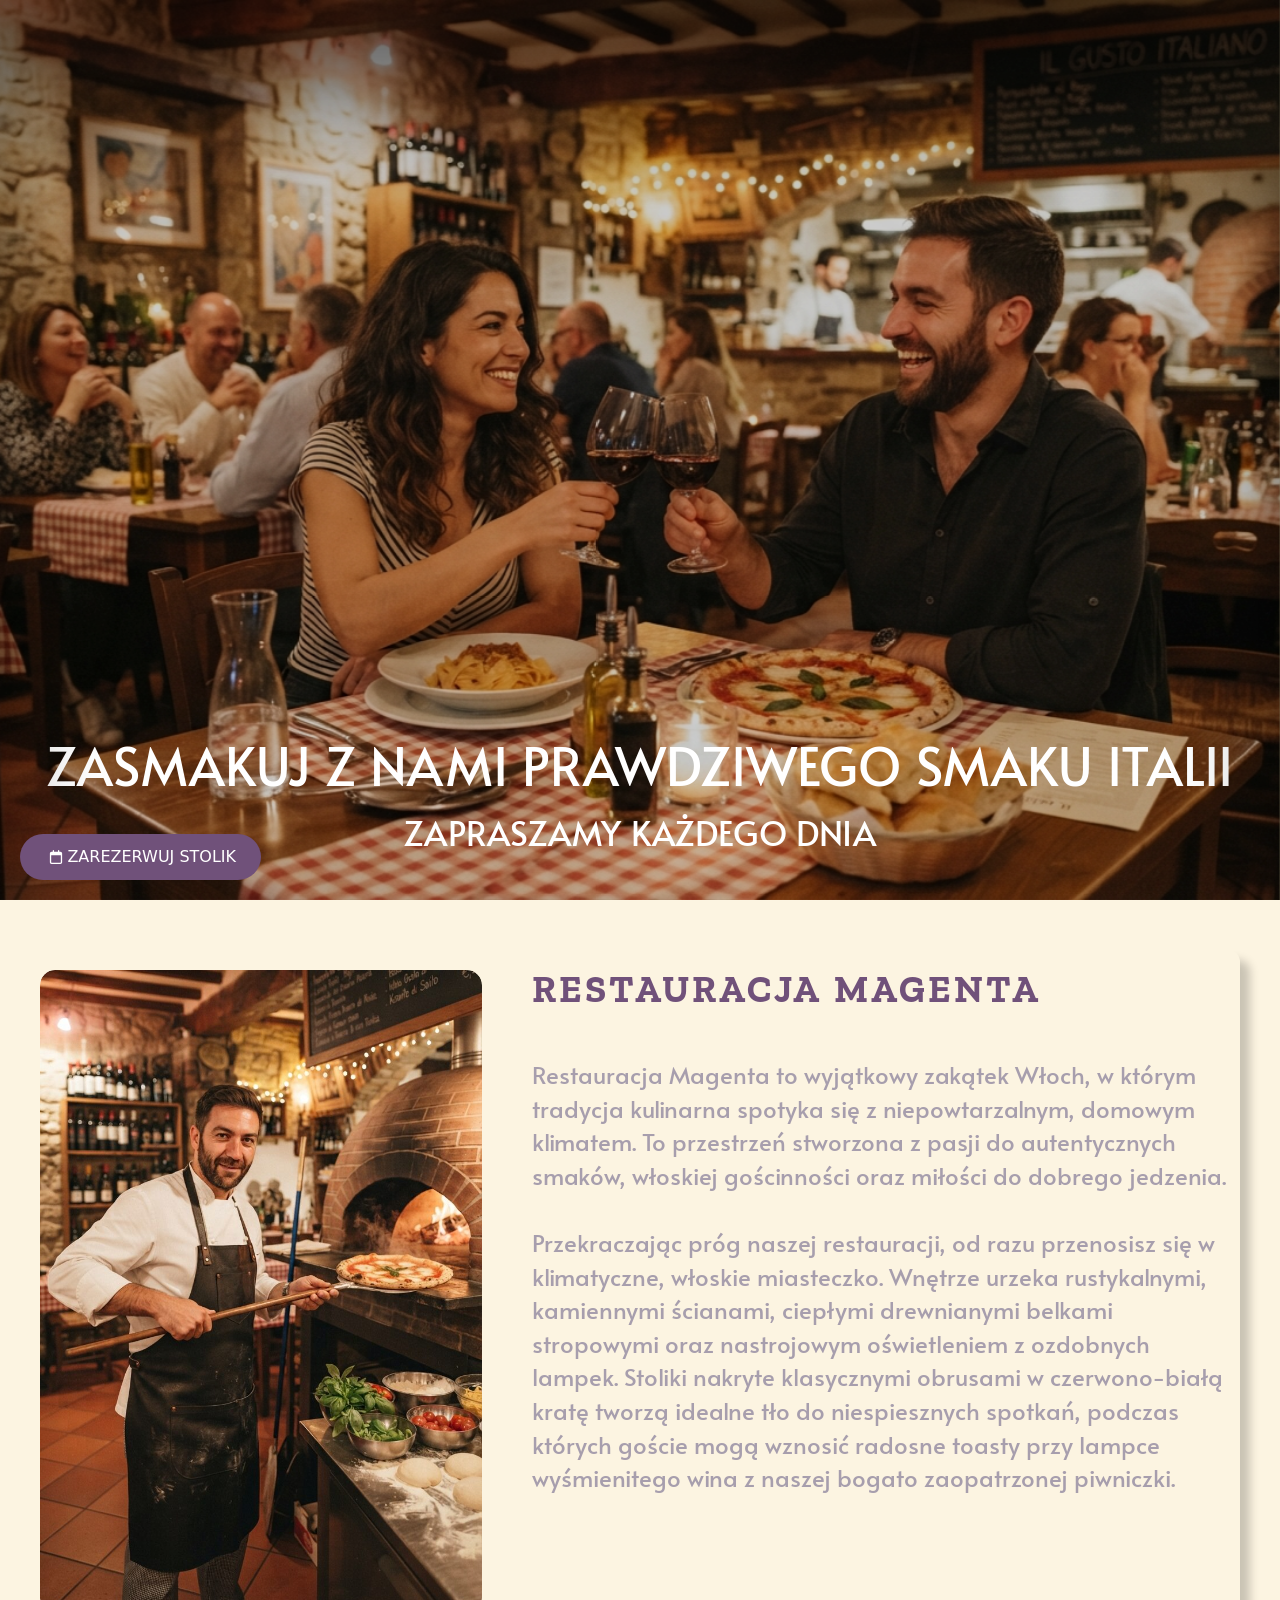
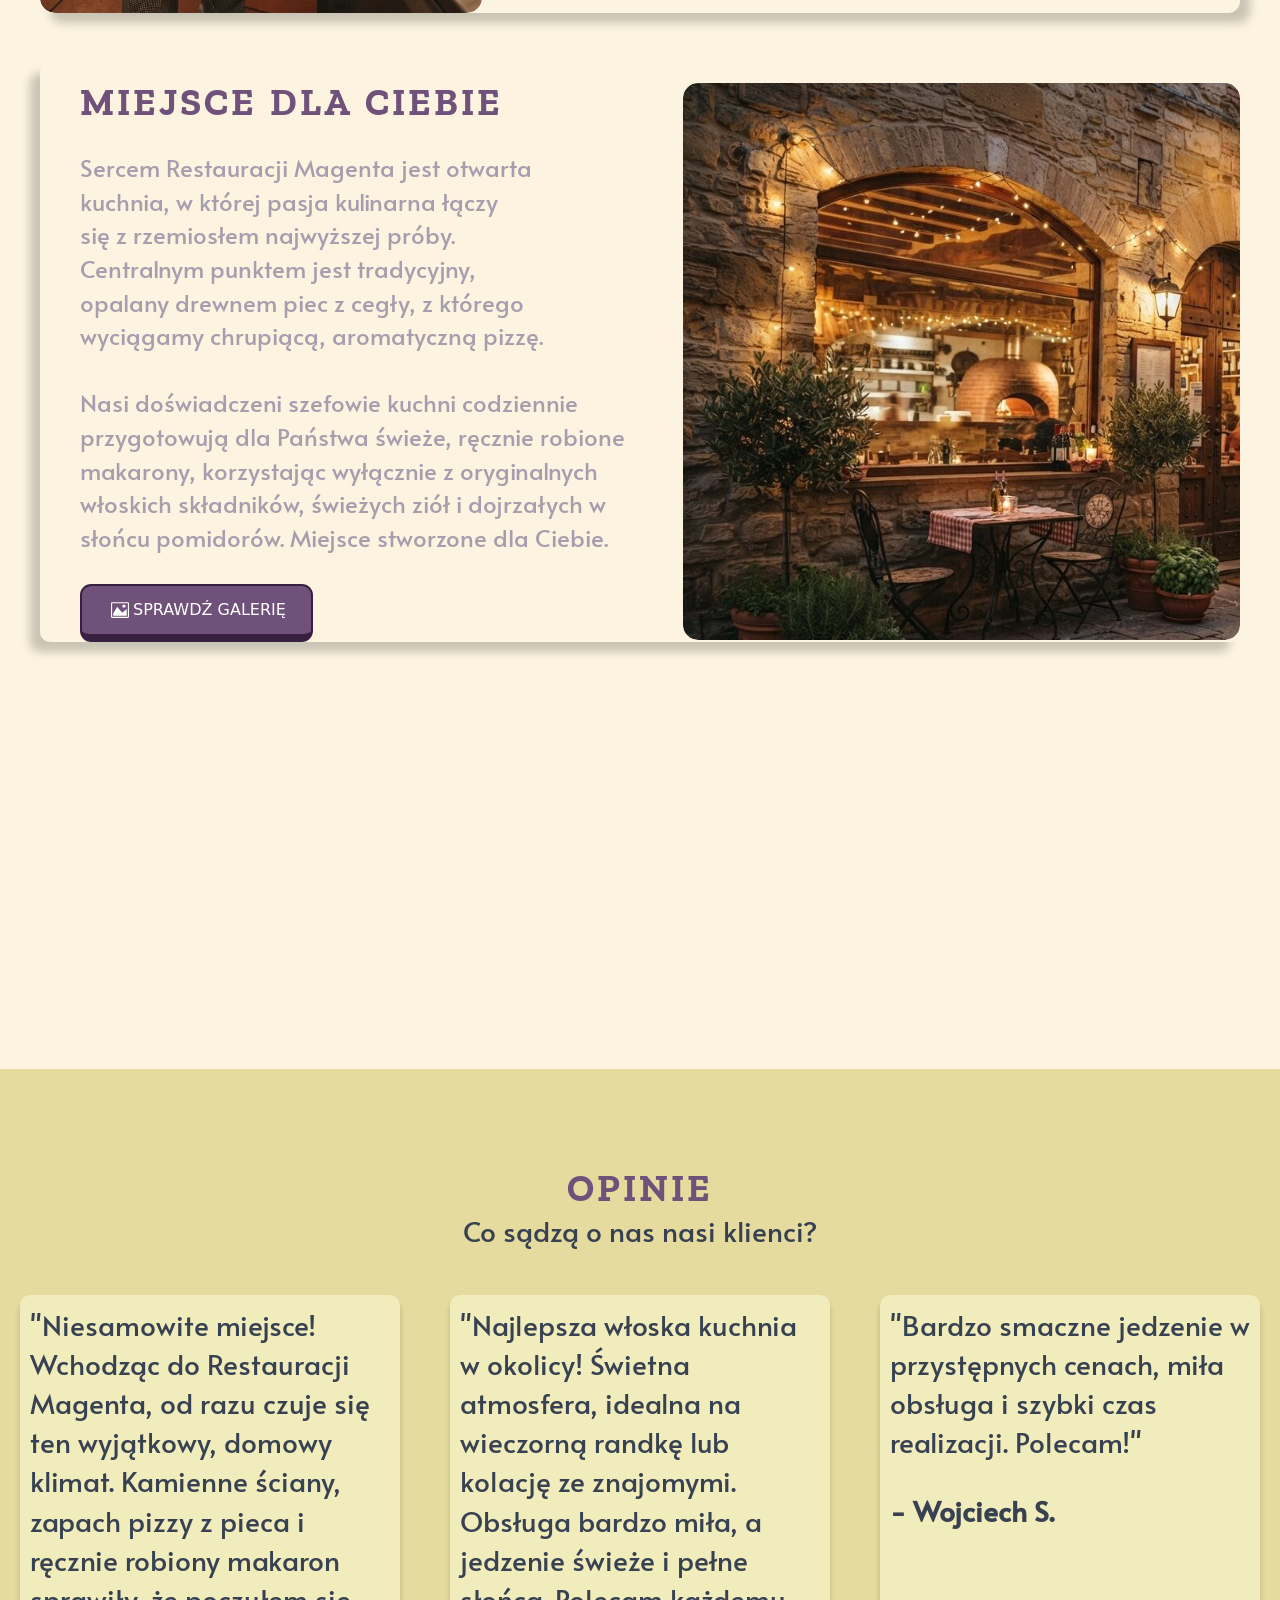
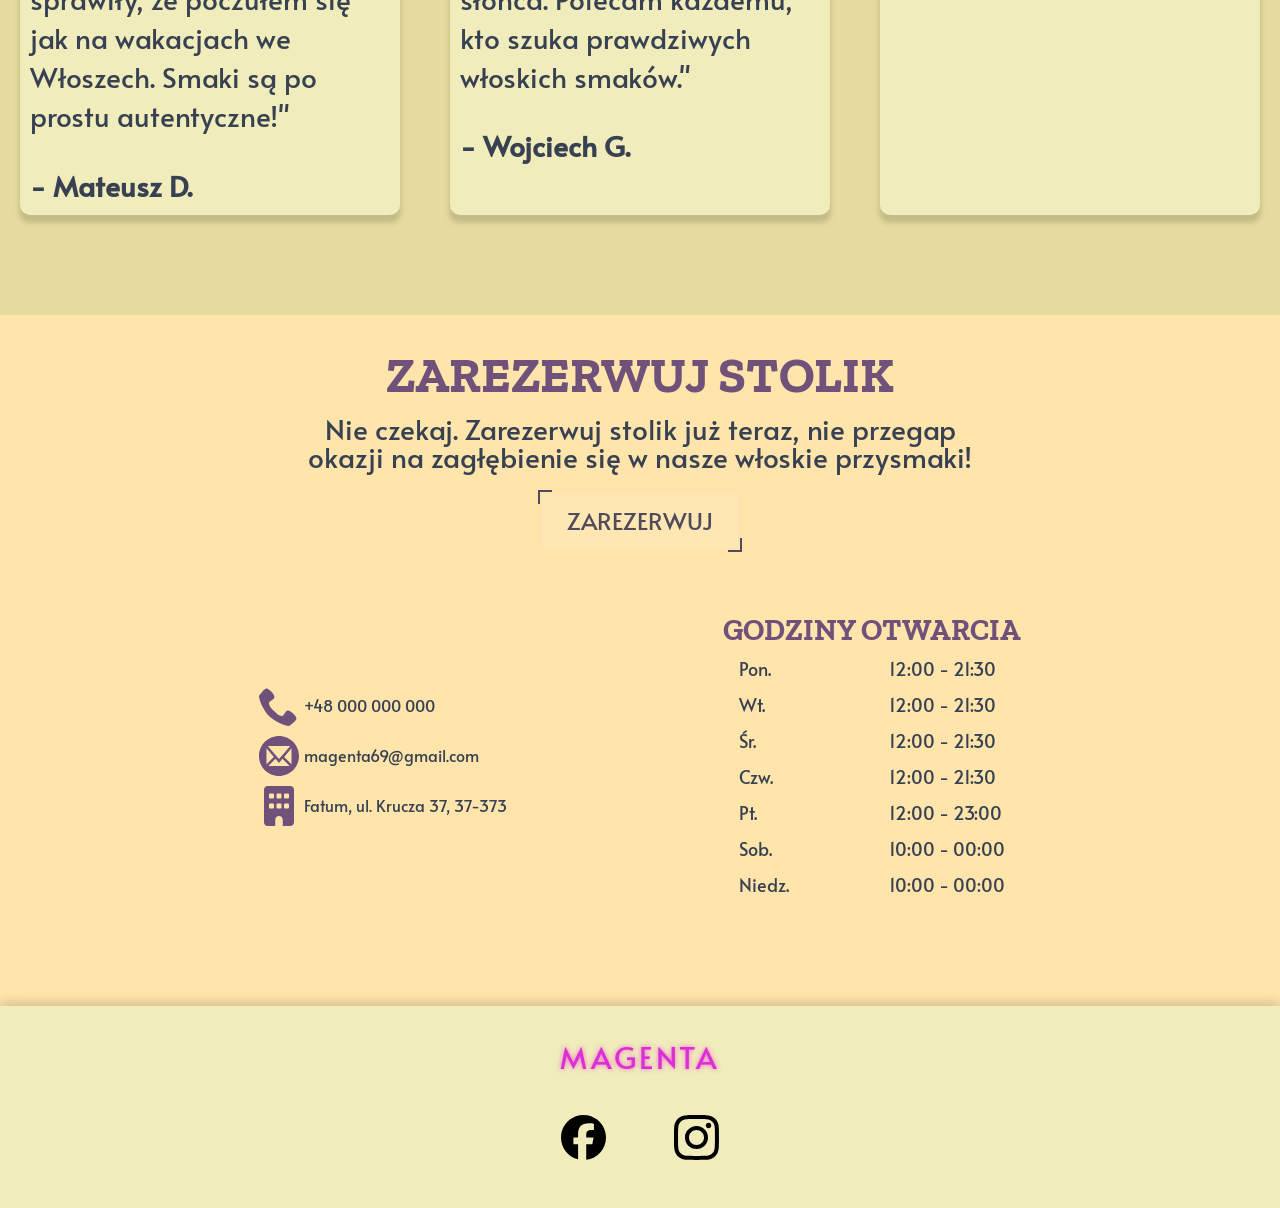
==== index.html @ 62979a84 "v1" ====
<!DOCTYPE html>
<html lang="pl-PL">

    <head><meta charset="UTF-8">
        
        <meta name="viewport" content="width=device-width, initial-scale=1">
                    <link rel="stylesheet" href="https://portfoliosj.github.io/Restauracja-MAGENTA/wp-content/plugins/breakdance/plugin/themeless/normalize.min.css">
                <title>MAGENTA – Włoska restauracja MAGENTA</title>
<meta name="robots" content="max-image-preview:large">


<style id="wp-img-auto-sizes-contain-inline-css">
img:is([sizes=auto i],[sizes^="auto," i]){contain-intrinsic-size:3000px 1500px}
/*# sourceURL=wp-img-auto-sizes-contain-inline-css */
</style>
<style id="wp-emoji-styles-inline-css">

	img.wp-smiley, img.emoji {
		display: inline !important;
		border: none !important;
		box-shadow: none !important;
		height: 1em !important;
		width: 1em !important;
		margin: 0 0.07em !important;
		vertical-align: -0.1em !important;
		background: none !important;
		padding: 0 !important;
	}
/*# sourceURL=wp-emoji-styles-inline-css */
</style>
<style id="wp-block-library-inline-css">
:root{--wp-block-synced-color:#7a00df;--wp-block-synced-color--rgb:122,0,223;--wp-bound-block-color:var(--wp-block-synced-color);--wp-editor-canvas-background:#ddd;--wp-admin-theme-color:#007cba;--wp-admin-theme-color--rgb:0,124,186;--wp-admin-theme-color-darker-10:#006ba1;--wp-admin-theme-color-darker-10--rgb:0,107,160.5;--wp-admin-theme-color-darker-20:#005a87;--wp-admin-theme-color-darker-20--rgb:0,90,135;--wp-admin-border-width-focus:2px}@media (min-resolution:192dpi){:root{--wp-admin-border-width-focus:1.5px}}.wp-element-button{cursor:pointer}:root .has-very-light-gray-background-color{background-color:#eee}:root .has-very-dark-gray-background-color{background-color:#313131}:root .has-very-light-gray-color{color:#eee}:root .has-very-dark-gray-color{color:#313131}:root .has-vivid-green-cyan-to-vivid-cyan-blue-gradient-background{background:linear-gradient(135deg,#00d084,#0693e3)}:root .has-purple-crush-gradient-background{background:linear-gradient(135deg,#34e2e4,#4721fb 50%,#ab1dfe)}:root .has-hazy-dawn-gradient-background{background:linear-gradient(135deg,#faaca8,#dad0ec)}:root .has-subdued-olive-gradient-background{background:linear-gradient(135deg,#fafae1,#67a671)}:root .has-atomic-cream-gradient-background{background:linear-gradient(135deg,#fdd79a,#004a59)}:root .has-nightshade-gradient-background{background:linear-gradient(135deg,#330968,#31cdcf)}:root .has-midnight-gradient-background{background:linear-gradient(135deg,#020381,#2874fc)}:root{--wp--preset--font-size--normal:16px;--wp--preset--font-size--huge:42px}.has-regular-font-size{font-size:1em}.has-larger-font-size{font-size:2.625em}.has-normal-font-size{font-size:var(--wp--preset--font-size--normal)}.has-huge-font-size{font-size:var(--wp--preset--font-size--huge)}:root .has-text-align-center{text-align:center}:root .has-text-align-left{text-align:left}:root .has-text-align-right{text-align:right}.has-fit-text{white-space:nowrap!important}#end-resizable-editor-section{display:none}.aligncenter{clear:both}.items-justified-left{justify-content:flex-start}.items-justified-center{justify-content:center}.items-justified-right{justify-content:flex-end}.items-justified-space-between{justify-content:space-between}.screen-reader-text{word-wrap:normal!important;border:0;clip-path:inset(50%);height:1px;margin:-1px;overflow:hidden;padding:0;position:absolute;width:1px;word-break:normal!important}.screen-reader-text:focus{background-color:#ddd;clip-path:none;color:#444;display:block;font-size:1em;height:auto;left:5px;line-height:normal;padding:15px 23px 14px;text-decoration:none;top:5px;width:auto;z-index:100000}html :where(.has-border-color){border-style:solid}html :where([style^=border-color],[style*=";border-color"],[style*="; border-color"]){border-style:solid}html :where([style^=border-top-color],[style*=";border-top-color"],[style*="; border-top-color"]){border-top-style:solid}html :where([style^=border-right-color],[style*=";border-right-color"],[style*="; border-right-color"]){border-right-style:solid}html :where([style^=border-bottom-color],[style*=";border-bottom-color"],[style*="; border-bottom-color"]){border-bottom-style:solid}html :where([style^=border-left-color],[style*=";border-left-color"],[style*="; border-left-color"]){border-left-style:solid}html :where([style^=border-width],[style*=";border-width"],[style*="; border-width"]){border-style:solid}html :where([style^=border-top-width],[style*=";border-top-width"],[style*="; border-top-width"]){border-top-style:solid}html :where([style^=border-right-width],[style*=";border-right-width"],[style*="; border-right-width"]){border-right-style:solid}html :where([style^=border-bottom-width],[style*=";border-bottom-width"],[style*="; border-bottom-width"]){border-bottom-style:solid}html :where([style^=border-left-width],[style*=";border-left-width"],[style*="; border-left-width"]){border-left-style:solid}html :where(img[class*=wp-image-]){height:auto;max-width:100%}:where(figure){margin:0 0 1em}html :where(.is-position-sticky){--wp-admin--admin-bar--position-offset:var(--wp-admin--admin-bar--height,0px)}@media screen and (max-width:600px){html :where(.is-position-sticky){--wp-admin--admin-bar--position-offset:0px}}
/*# sourceURL=/wp-includes/css/dist/block-library/common.min.css */
</style>
<style id="classic-theme-styles-inline-css">
/*! This file is auto-generated */
.wp-block-button__link{color:#fff;background-color:#32373c;border-radius:9999px;box-shadow:none;text-decoration:none;padding:calc(.667em + 2px) calc(1.333em + 2px);font-size:1.125em}.wp-block-file__button{background:#32373c;color:#fff;text-decoration:none}
/*# sourceURL=/wp-includes/css/classic-themes.min.css */
</style>


<link rel="stylesheet" id="foobox-free-min-css" href="https://portfoliosj.github.io/Restauracja-MAGENTA/wp-content/plugins/foobox-image-lightbox/free/css/foobox.free.min.css?ver=2.8.5" media="all">
<script id="jquery-core-js" src="https://portfoliosj.github.io/Restauracja-MAGENTA/wp-includes/js/jquery/jquery.min.js?ver=3.7.1"></script>
<script id="jquery-migrate-js" src="https://portfoliosj.github.io/Restauracja-MAGENTA/wp-includes/js/jquery/jquery-migrate.min.js?ver=3.4.1"></script>
<script id="foobox-free-min-js-before">
/* Run FooBox FREE (v2.8.5) */
var FOOBOX = window.FOOBOX = {
	ready: true,
	disableOthers: false,
	o: {wordpress: { enabled: true }, countMessage:'image %index of %total', captions: { dataTitle: ["captionTitle","title"], dataDesc: ["captionDesc","description"] }, rel: '', excludes:'.fbx-link,.nofoobox,.nolightbox,a[href*="pinterest.com/pin/create/button/"]', affiliate : { enabled: false }},
	selectors: [
		".gallery", ".wp-block-gallery", ".wp-caption", ".wp-block-image", "a:has(img[class*=wp-image-])", ".foobox"
	],
	pre: function( $ ){
		// Custom JavaScript (Pre)
		
	},
	post: function( $ ){
		// Custom JavaScript (Post)
		
		// Custom Captions Code
		
	},
	custom: function( $ ){
		// Custom Extra JS
		
	}
};
//# sourceURL=foobox-free-min-js-before
</script>
<script id="foobox-free-min-js" src="https://portfoliosj.github.io/Restauracja-MAGENTA/wp-content/plugins/foobox-image-lightbox/free/js/foobox.free.min.js?ver=2.8.5"></script>
<link rel="EditURI" type="application/rsd+xml" title="RSD" href="https://portfoliosj.github.io/Restauracja-MAGENTA/xmlrpc.php?rsd">
<meta name="generator" content="WordPress 7.1.3">
<link rel="canonical" href="https://portfoliosj.github.io/Restauracja-MAGENTA/">
<link rel="shortlink" href="https://portfoliosj.github.io/Restauracja-MAGENTA/">
<!-- [HEADER ASSETS] -->
<link rel="stylesheet" href="https://portfoliosj.github.io/Restauracja-MAGENTA/wp-content/plugins/breakdance/subplugins/breakdance-elements/dependencies-files/breakdance-fancy-background@1/fancy-background.css?bd_ver=2.8.3">
<link rel="stylesheet" href="https://portfoliosj.github.io/Restauracja-MAGENTA/wp-content/plugins/breakdance/plugin/animations/entrance/css/entrance.css?bd_ver=2.8.3">
<link rel="stylesheet" href="https://fonts.googleapis.com/css2?family=Alata:ital,wght@0,100;0,200;0,300;0,400;0,500;0,600;0,700;0,800;0,900;1,100;1,200;1,300;1,400;1,500;1,600;1,700;1,800;1,900&amp;family=Zilla%20Slab:ital,wght@0,100;0,200;0,300;0,400;0,500;0,600;0,700;0,800;0,900;1,100;1,200;1,300;1,400;1,500;1,600;1,700;1,800;1,900&amp;display=swap">

<link rel="stylesheet" href="https://portfoliosj.github.io/Restauracja-MAGENTA/wp-content/uploads/breakdance/css/post-112-defaults.css?v=66268143060b9f8a1d7535f93e8d2194">

<link rel="stylesheet" href="https://portfoliosj.github.io/Restauracja-MAGENTA/wp-content/uploads/breakdance/css/global-settings.css?v=1c779f2e57ecacdc79f37969799a3d61">

<link rel="stylesheet" href="https://portfoliosj.github.io/Restauracja-MAGENTA/wp-content/uploads/breakdance/css/presets.css?v=2e33ef47840b4ff902d7d8c7f5ceca90">

<link rel="stylesheet" href="https://portfoliosj.github.io/Restauracja-MAGENTA/wp-content/uploads/breakdance/css/post-112.css?v=52fde0a3243db6b0ab7d42f4dd317a4e">
<!-- [/EOF HEADER ASSETS] -->
    </head>
    
    <body class="home wp-singular page-template-default page page-id-112 wp-theme-breakdance-zero breakdance">
                    <a href="#bde-main" class="bde-skip-link">Skip to main content</a>
        <main id="bde-main"><section id="obraz-sekcja" class="bde-section-112-107 bde-section">
              
  
  
	

  <div class="section-background-overlay"></div>


<div class="section-container"><img class="bde-image2-112-200 bde-image2" src="https://portfoliosj.github.io/Restauracja-MAGENTA/wp-content/uploads/2026/09/zdjecie1.jpg" alt="Nasza restauracja" loading="lazy" srcset="https://portfoliosj.github.io/Restauracja-MAGENTA/wp-content/uploads/2026/09/zdjecie1.jpg 1408w, https://portfoliosj.github.io/Restauracja-MAGENTA/wp-content/uploads/2026/09/zdjecie1-300x164.jpg 300w, https://portfoliosj.github.io/Restauracja-MAGENTA/wp-content/uploads/2026/09/zdjecie1-1024x559.jpg 1024w, https://portfoliosj.github.io/Restauracja-MAGENTA/wp-content/uploads/2026/09/zdjecie1-768x419.jpg 768w" sizes="(max-width: 1408px) 100vw, 1408px" data-parallax="true"><div class="bde-div-112-196 bde-div">
  
  
	



<div class="bde-text-112-110 bde-text">
Zasmakuj z nami prawdziwego smaku italii
</div><div class="bde-text-112-112 bde-text">
Zapraszamy każdego dnia
</div>
</div></div>
</section><section class="bde-section-112-202 bde-section" data-parallax="true">
  
  
	



<div class="section-container"><div class="bde-div-112-222 bde-div">
  
  
	



<div class="bde-div-112-224 bde-div">
  
  
	



<div class="bde-text-112-205 bde-text">
Magenta
</div>
</div><div class="bde-div-112-225 bde-div">
  
  
	



<div class="bde-button-112-257 bde-button">
        
    
    
    
    
            
                    
            
            

    
    
    
    
    
    <a class="breakdance-link button-atom button-atom--custom bde-button__button" href="https://portfoliosj.github.io/Restauracja-MAGENTA/menu/" target="_self" data-type="url">

    
        <span class="button-atom__text">Menu</span>

        
        
                </a>

    


</div><div class="bde-button-112-258 bde-button">
        
    
    
    
    
            
                    
            
            

    
    
    
    
    
    <a class="breakdance-link button-atom button-atom--custom bde-button__button" href="https://portfoliosj.github.io/Restauracja-MAGENTA/" target="_self" data-type="url">

    
        <span class="button-atom__text">O nas</span>

        
        
                </a>

    


</div><div class="bde-button-112-259 bde-button">
        
    
    
    
    
            
                    
            
            

    
    
    
    
    
    <a class="breakdance-link button-atom button-atom--custom bde-button__button" href="https://portfoliosj.github.io/Restauracja-MAGENTA/galeria/" target="_self" data-type="url">

    
        <span class="button-atom__text">Galeria</span>

        
        
                </a>

    


</div><div class="bde-button-112-260 bde-button">
        
    
    
    
    
            
                    
            
            

    
    
    
    
    
    <a class="breakdance-link button-atom button-atom--custom bde-button__button" href="https://portfoliosj.github.io/Restauracja-MAGENTA/kontakt/" target="_self" data-type="url">

    
        <span class="button-atom__text">Kontakt</span>

        
        
                </a>

    


</div>
</div>
</div></div>
</section><section class="bde-section-112-113 bde-section">
  
  
	



<div class="section-container"><div class="bde-div-112-167 bde-div" data-entrance="slideLeft">
  
  
	



<div class="bde-div-112-193 bde-div">
  
  
	



<img class="bde-image2-112-115 bde-image2" src="https://portfoliosj.github.io/Restauracja-MAGENTA/wp-content/uploads/2026/09/Gemini_Generated_Image_h1v4i6h1v4i6h1v4-1-e1790184920400.jpg" loading="lazy" srcset="https://portfoliosj.github.io/Restauracja-MAGENTA/wp-content/uploads/2026/09/Gemini_Generated_Image_h1v4i6h1v4i6h1v4-1-e1790184920400.jpg 768w, https://portfoliosj.github.io/Restauracja-MAGENTA/wp-content/uploads/2026/09/Gemini_Generated_Image_h1v4i6h1v4i6h1v4-1-e1790184920400-206x300.jpg 206w, https://portfoliosj.github.io/Restauracja-MAGENTA/wp-content/uploads/2026/09/Gemini_Generated_Image_h1v4i6h1v4i6h1v4-1-e1790184920400-704x1024.jpg 704w" sizes="(max-width: 768px) 100vw, 768px">
</div><div class="bde-div-112-117 bde-div">
  
  
	



<div class="bde-text-112-116 bde-text">
Restauracja Magenta
</div><div class="bde-text-112-118 bde-text">
Restauracja Magenta to wyjątkowy zakątek Włoch, w którym tradycja kulinarna spotyka się z niepowtarzalnym, domowym klimatem. To przestrzeń stworzona z pasji do autentycznych smaków, włoskiej gościnności oraz miłości do dobrego jedzenia.<br><br>Przekraczając próg naszej restauracji, od razu przenosisz się w klimatyczne, włoskie miasteczko. Wnętrze urzeka rustykalnymi, kamiennymi ścianami, ciepłymi drewnianymi belkami stropowymi oraz nastrojowym oświetleniem z ozdobnych lampek. Stoliki nakryte klasycznymi obrusami w czerwono-białą kratę tworzą idealne tło do niespiesznych spotkań, podczas których goście mogą wznosić radosne toasty przy lampce wyśmienitego wina z naszej bogato zaopatrzonej piwniczki.
</div>
</div>
</div></div>
</section><section class="bde-section-112-119 bde-section">
  
  
	



<div class="section-container"><div class="bde-div-112-169 bde-div" data-entrance="slideRight">
  
  
	



<div class="bde-div-112-220 bde-div">
  
  
	



<div class="bde-div-112-168 bde-div">
  
  
	



<div class="bde-text-112-122 bde-text">
Miejsce dla ciebie
</div><div class="bde-text-112-121 bde-text">
Sercem Restauracji Magenta jest otwarta kuchnia, w której pasja kulinarna łączy się z rzemiosłem najwyższej próby. Centralnym punktem jest tradycyjny, opalany drewnem piec z cegły, z którego wyciągamy chrupiącą, aromatyczną pizzę.<br><br>Nasi doświadczeni szefowie kuchni codziennie przygotowują dla Państwa świeże, ręcznie robione makarony, korzystając wyłącznie z oryginalnych włoskich składników, świeżych ziół i dojrzałych w słońcu pomidorów.   Miejsce stworzone dla Ciebie.
</div><div class="bde-button-112-221 bde-button">
        
    
    
    
    
            
                    
            
            

    
    
    
    
    
    <a class="breakdance-link button-atom button-atom--custom bde-button__button" href="https://portfoliosj.github.io/Restauracja-MAGENTA/galeria" target="_self" data-type="url">

    
        <span class="button-atom__text">Sprawdź galerię</span>

                            
        
                </a>

    


</div>
</div><div class="bde-div-112-226 bde-div">
  
  
	



<img class="bde-image2-112-120 bde-image2" src="https://portfoliosj.github.io/Restauracja-MAGENTA/wp-content/uploads/2026/09/Gemini_Generated_Image_agbq9xagbq9xagbq-e1790185940902.jpg" alt="Zewnątrz" loading="lazy" srcset="https://portfoliosj.github.io/Restauracja-MAGENTA/wp-content/uploads/2026/09/Gemini_Generated_Image_agbq9xagbq9xagbq-e1790185940902.jpg 700w, https://portfoliosj.github.io/Restauracja-MAGENTA/wp-content/uploads/2026/09/Gemini_Generated_Image_agbq9xagbq9xagbq-e1790185940902-280x300.jpg 280w" sizes="(max-width: 700px) 100vw, 700px">
</div>
</div>
</div></div>
</section><section class="bde-section-112-158 bde-section" data-parallax="true">
              
  
  
	

  <div class="section-background-overlay"></div>


<div class="section-container"><div class="bde-div-112-160 bde-div">
  
  
	



<div class="bde-text-112-159 bde-text">
Menu
</div><div class="bde-text-112-161 bde-text">
Na co masz ochotę?
</div>
</div><div class="bde-button-112-162 bde-button">
        
    
    
    
    
            
                    
            
            

    
    
    
    
    
    <a class="breakdance-link button-atom button-atom--custom bde-button__button" href="https://portfoliosj.github.io/Restauracja-MAGENTA/menu" target="_self" data-type="url">

    
        <span class="button-atom__text">Sprawdź menu</span>

                            
        
                </a>

    


</div></div>
</section><section class="bde-section-112-170 bde-section" data-entrance="fade">
  
  
	



<div class="section-container"><div class="bde-div-112-173 bde-div">
  
  
	



<div class="bde-text-112-174 bde-text">
Opinie
</div><div class="bde-text-112-175 bde-text">
Co sądzą o nas nasi klienci?
</div>
</div><div class="bde-div-112-176 bde-div">
  
  
	



<div class="bde-div-112-177 bde-div">
  
  
	



<div class="bde-text-112-179 bde-text">
"Niesamowite miejsce! Wchodząc do Restauracji Magenta, od razu czuje się ten wyjątkowy, domowy klimat. Kamienne ściany, zapach pizzy z pieca i ręcznie robiony makaron sprawiły, że poczułem się jak na wakacjach we Włoszech. Smaki są po prostu autentyczne!"
</div><div class="bde-text-112-180 bde-text">
- Mateusz D.
</div>
</div><div class="bde-div-112-178 bde-div">
  
  
	



<div class="bde-text-112-181 bde-text">
"Najlepsza włoska kuchnia w okolicy! Świetna atmosfera, idealna na wieczorną randkę lub kolację ze znajomymi. Obsługa bardzo miła, a jedzenie świeże i pełne słońca. Polecam każdemu, kto szuka prawdziwych włoskich smaków."
</div><div class="bde-text-112-182 bde-text">
- Wojciech G.
</div>
</div><div class="bde-div-112-183 bde-div">
  
  
	



<div class="bde-text-112-184 bde-text">
"Bardzo smaczne jedzenie w przystępnych cenach, miła obsługa i szybki czas realizacji. Polecam!"
</div><div class="bde-text-112-185 bde-text">
- Wojciech S.
</div>
</div>
</div></div>
</section><section id="rezerwacja" class="bde-section-112-124 bde-section">
  
  
	



<div class="section-container"><div class="bde-div-112-227 bde-div" data-entrance="slideUp">
  
  
	



<div class="bde-div-112-156 bde-div">
  
  
	



<div class="bde-text-112-125 bde-text">
Zarezerwuj stolik 
</div><div class="bde-text-112-127 bde-text">
Nie czekaj. Zarezerwuj stolik już teraz, nie przegap okazji na zagłębienie się w nasze włoskie przysmaki!
</div><div class="bde-button-112-130 bde-button">
        
    
    
    
    
            
                    
            
            

    
    
    
    
    
    <a class="breakdance-link button-atom button-atom--custom bde-button__button" href="https://portfoliosj.github.io/Restauracja-MAGENTA/kontakt" target="_self" data-type="url">

    
        <span class="button-atom__text">Zarezerwuj</span>

        
        
                </a>

    


</div>
</div><div class="bde-div-112-126 bde-div">
  
  
	



<div class="bde-div-112-133 bde-div">
  
  
	



<div class="bde-div-112-140 bde-div">
  
  
	



<div class="bde-icon-112-139 bde-icon">

    
            <div class="bde-icon-icon breakdance-icon-atom">
    
                    <svg xmlns="http://www.w3.org/2000/svg" id="icon-phone" viewbox="0 0 32 32">
<path d="M22 20c-2 2-2 4-4 4s-4-2-6-4-4-4-4-6 2-2 4-4-4-8-6-8-6 6-6 6c0 4 4.109 12.109 8 16s12 8 16 8c0 0 6-4 6-6s-6-8-8-6z"></path>
</svg>
        
        
        
            </div>
    


</div><div class="bde-text-112-134 bde-text">
+48 000 000 000
</div>
</div><div class="bde-div-112-141 bde-div">
  
  
	



<div class="bde-icon-112-142 bde-icon">

    
            <div class="bde-icon-icon breakdance-icon-atom">
    
                    <svg xmlns="http://www.w3.org/2000/svg" id="icon-mail4" viewbox="0 0 32 32">
<path d="M16 0c-8.837 0-16 7.163-16 16s7.163 16 16 16 16-7.163 16-16-7.163-16-16-16zM8 8h16c0.286 0 0.563 0.061 0.817 0.177l-8.817 10.286-8.817-10.287c0.254-0.116 0.531-0.177 0.817-0.177zM6 22v-12c0-0.042 0.002-0.084 0.004-0.125l5.864 6.842-5.8 5.8c-0.045-0.167-0.069-0.34-0.069-0.517zM24 24h-16c-0.177 0-0.35-0.024-0.517-0.069l5.691-5.691 2.826 3.297 2.826-3.297 5.691 5.691c-0.167 0.045-0.34 0.069-0.517 0.069zM26 22c0 0.177-0.024 0.35-0.069 0.517l-5.8-5.8 5.865-6.842c0.003 0.041 0.004 0.083 0.004 0.125v12z"></path>
</svg>
        
        
        
            </div>
    


</div><div class="bde-text-112-135 bde-text">
magenta69@gmail.com
</div>
</div><div class="bde-div-112-143 bde-div">
  
  
	



<div class="bde-icon-112-144 bde-icon">

    
            <div class="bde-icon-icon breakdance-icon-atom">
    
                    <svg xmlns="http://www.w3.org/2000/svg" viewbox="0 0 384 512"><!--! Font Awesome Free 6.5.1 by @fontawesome - https://fontawesome.com License - https://fontawesome.com/license/free (Icons: CC BY 4.0, Fonts: SIL OFL 1.1, Code: MIT License) Copyright 2023 Fonticons, Inc. --><path d="M48 0C21.5 0 0 21.5 0 48V464c0 26.5 21.5 48 48 48h96V432c0-26.5 21.5-48 48-48s48 21.5 48 48v80h96c26.5 0 48-21.5 48-48V48c0-26.5-21.5-48-48-48H48zM64 240c0-8.8 7.2-16 16-16h32c8.8 0 16 7.2 16 16v32c0 8.8-7.2 16-16 16H80c-8.8 0-16-7.2-16-16V240zm112-16h32c8.8 0 16 7.2 16 16v32c0 8.8-7.2 16-16 16H176c-8.8 0-16-7.2-16-16V240c0-8.8 7.2-16 16-16zm80 16c0-8.8 7.2-16 16-16h32c8.8 0 16 7.2 16 16v32c0 8.8-7.2 16-16 16H272c-8.8 0-16-7.2-16-16V240zM80 96h32c8.8 0 16 7.2 16 16v32c0 8.8-7.2 16-16 16H80c-8.8 0-16-7.2-16-16V112c0-8.8 7.2-16 16-16zm80 16c0-8.8 7.2-16 16-16h32c8.8 0 16 7.2 16 16v32c0 8.8-7.2 16-16 16H176c-8.8 0-16-7.2-16-16V112zM272 96h32c8.8 0 16 7.2 16 16v32c0 8.8-7.2 16-16 16H272c-8.8 0-16-7.2-16-16V112c0-8.8 7.2-16 16-16z"></path></svg>
        
        
        
            </div>
    


</div><div class="bde-text-112-136 bde-text">
Fatum, ul. Krucza 37, 37-373
</div>
</div>
</div><div class="bde-div-112-186 bde-div">
  
  
	



<div class="bde-text-112-151 bde-text">
Godziny otwarcia
</div><div class="bde-div-112-153 bde-div">
  
  
	



<div class="bde-text-112-138 bde-text">
Pon.<br>Wt.<br>Śr.<br>Czw.<br>Pt.<br>Sob.<br>Niedz.<br>
</div><div class="bde-div-112-154 bde-div">
  
  
	



<div class="bde-text-112-155 bde-text">
12:00 - 21:30<br>12:00 - 21:30<br>12:00 - 21:30<br>12:00 - 21:30<br>12:00 - 23:00<br>10:00 - 00:00<br>10:00 - 00:00
</div>
</div>
</div>
</div>
</div>
</div></div>
</section><section class="bde-section-112-146 bde-section">
  
  
	



<div class="section-container"><div class="bde-div-112-190 bde-div">
  
  
	



<div class="bde-button-112-191 bde-button">
        
    
    
    
    
            
                    
            
            

    
    
    
    
    
    <a class="breakdance-link button-atom button-atom--custom bde-button__button" href="#rezerwacja" target="_self" data-type="url">

    
        <span class="button-atom__text">Zarezerwuj stolik</span>

                            
        
                </a>

    


</div>
</div><div class="bde-text-112-147 bde-text" data-parallax="false">
MAGENTA
</div><div class="bde-div-112-150 bde-div">
  
  
	



<div class="bde-button-112-149 bde-button">
        
    
    
    
    
            
            <button type="button" class="button-atom button-atom--custom bde-button__button">
    
        <span class="button-atom__text">‎ </span>

                            
        
            </button>
    


</div><div class="bde-button-112-148 bde-button">
        
    
    
    
    
            
            <button type="button" class="button-atom button-atom--custom bde-button__button">
    
        <span class="button-atom__text">‎ </span>

                            
        
            </button>
    


</div>
</div></div>
</section></main>        <script type="speculationrules">
{"prefetch":[{"source":"document","where":{"and":[{"href_matches":"/*"},{"not":{"href_matches":["/wp-*.php","/wp-admin/*","/wp-content/uploads/*","/wp-content/*","/wp-content/plugins/*","\\\\Users\\\\szymo\\\\Local Sites\\\\moj-test\\\\app\\\\public\\\\wp-content\\\\plugins\\\\breakdance/plugin/themeless/themes/breakdance-zero/*","/*\\?(.+)"]}},{"not":{"selector_matches":"a[rel~=\"nofollow\"]"}},{"not":{"selector_matches":".no-prefetch, .no-prefetch a"}}]},"eagerness":"conservative"}]}
</script>
<style id="global-styles-inline-css">
:root{--wp--preset--aspect-ratio--square: 1;--wp--preset--aspect-ratio--4-3: 4/3;--wp--preset--aspect-ratio--3-4: 3/4;--wp--preset--aspect-ratio--3-2: 3/2;--wp--preset--aspect-ratio--2-3: 2/3;--wp--preset--aspect-ratio--16-9: 16/9;--wp--preset--aspect-ratio--9-16: 9/16;--wp--preset--color--black: #000000;--wp--preset--color--cyan-bluish-gray: #abb8c3;--wp--preset--color--white: #ffffff;--wp--preset--color--pale-pink: #f78da7;--wp--preset--color--vivid-red: #cf2e2e;--wp--preset--color--luminous-vivid-orange: #ff6900;--wp--preset--color--luminous-vivid-amber: #fcb900;--wp--preset--color--light-green-cyan: #7bdcb5;--wp--preset--color--vivid-green-cyan: #00d084;--wp--preset--color--pale-cyan-blue: #8ed1fc;--wp--preset--color--vivid-cyan-blue: #0693e3;--wp--preset--color--vivid-purple: #9b51e0;--wp--preset--gradient--vivid-cyan-blue-to-vivid-purple: linear-gradient(135deg,rgb(6,147,227) 0%,rgb(155,81,224) 100%);--wp--preset--gradient--light-green-cyan-to-vivid-green-cyan: linear-gradient(135deg,rgb(122,220,180) 0%,rgb(0,208,130) 100%);--wp--preset--gradient--luminous-vivid-amber-to-luminous-vivid-orange: linear-gradient(135deg,rgb(252,185,0) 0%,rgb(255,105,0) 100%);--wp--preset--gradient--luminous-vivid-orange-to-vivid-red: linear-gradient(135deg,rgb(255,105,0) 0%,rgb(207,46,46) 100%);--wp--preset--gradient--very-light-gray-to-cyan-bluish-gray: linear-gradient(135deg,rgb(238,238,238) 0%,rgb(169,184,195) 100%);--wp--preset--gradient--cool-to-warm-spectrum: linear-gradient(135deg,rgb(74,234,220) 0%,rgb(151,120,209) 20%,rgb(207,42,186) 40%,rgb(238,44,130) 60%,rgb(251,105,98) 80%,rgb(254,248,76) 100%);--wp--preset--gradient--blush-light-purple: linear-gradient(135deg,rgb(255,206,236) 0%,rgb(152,150,240) 100%);--wp--preset--gradient--blush-bordeaux: linear-gradient(135deg,rgb(254,205,165) 0%,rgb(254,45,45) 50%,rgb(107,0,62) 100%);--wp--preset--gradient--luminous-dusk: linear-gradient(135deg,rgb(255,203,112) 0%,rgb(199,81,192) 50%,rgb(65,88,208) 100%);--wp--preset--gradient--pale-ocean: linear-gradient(135deg,rgb(255,245,203) 0%,rgb(182,227,212) 50%,rgb(51,167,181) 100%);--wp--preset--gradient--electric-grass: linear-gradient(135deg,rgb(202,248,128) 0%,rgb(113,206,126) 100%);--wp--preset--gradient--midnight: linear-gradient(135deg,rgb(2,3,129) 0%,rgb(40,116,252) 100%);--wp--preset--font-size--small: 13px;--wp--preset--font-size--medium: 20px;--wp--preset--font-size--large: 36px;--wp--preset--font-size--x-large: 42px;--wp--preset--spacing--20: 0.44rem;--wp--preset--spacing--30: 0.67rem;--wp--preset--spacing--40: 1rem;--wp--preset--spacing--50: 1.5rem;--wp--preset--spacing--60: 2.25rem;--wp--preset--spacing--70: 3.38rem;--wp--preset--spacing--80: 5.06rem;--wp--preset--shadow--natural: 6px 6px 9px rgba(0, 0, 0, 0.2);--wp--preset--shadow--deep: 12px 12px 50px rgba(0, 0, 0, 0.4);--wp--preset--shadow--sharp: 6px 6px 0px rgba(0, 0, 0, 0.2);--wp--preset--shadow--outlined: 6px 6px 0px -3px rgb(255, 255, 255), 6px 6px rgb(0, 0, 0);--wp--preset--shadow--crisp: 6px 6px 0px rgb(0, 0, 0);}.wp-block-button{--wp--preset--dimension--25: 25%;--wp--preset--dimension--50: 50%;--wp--preset--dimension--75: 75%;--wp--preset--dimension--100: 100%;}:where(body) { margin: 0; }:where(.is-layout-flex){gap: 0.5em;}:where(.is-layout-grid){gap: 0.5em;}body .is-layout-flex{display: flex;}.is-layout-flex{flex-wrap: wrap;align-items: center;}.is-layout-flex > :is(*, div){margin: 0;}body .is-layout-grid{display: grid;}.is-layout-grid > :is(*, div){margin: 0;}body{padding-top: 0px;padding-right: 0px;padding-bottom: 0px;padding-left: 0px;}:root :where(.wp-element-button, .wp-block-button__link){background-color: #32373c;border-width: 0;color: #fff;font-family: inherit;font-size: inherit;font-style: inherit;font-weight: inherit;letter-spacing: inherit;line-height: inherit;padding-top: calc(0.667em + 2px);padding-right: calc(1.333em + 2px);padding-bottom: calc(0.667em + 2px);padding-left: calc(1.333em + 2px);text-decoration: none;text-transform: inherit;}.has-black-color{color: var(--wp--preset--color--black) !important;}.has-cyan-bluish-gray-color{color: var(--wp--preset--color--cyan-bluish-gray) !important;}.has-white-color{color: var(--wp--preset--color--white) !important;}.has-pale-pink-color{color: var(--wp--preset--color--pale-pink) !important;}.has-vivid-red-color{color: var(--wp--preset--color--vivid-red) !important;}.has-luminous-vivid-orange-color{color: var(--wp--preset--color--luminous-vivid-orange) !important;}.has-luminous-vivid-amber-color{color: var(--wp--preset--color--luminous-vivid-amber) !important;}.has-light-green-cyan-color{color: var(--wp--preset--color--light-green-cyan) !important;}.has-vivid-green-cyan-color{color: var(--wp--preset--color--vivid-green-cyan) !important;}.has-pale-cyan-blue-color{color: var(--wp--preset--color--pale-cyan-blue) !important;}.has-vivid-cyan-blue-color{color: var(--wp--preset--color--vivid-cyan-blue) !important;}.has-vivid-purple-color{color: var(--wp--preset--color--vivid-purple) !important;}.has-black-background-color{background-color: var(--wp--preset--color--black) !important;}.has-cyan-bluish-gray-background-color{background-color: var(--wp--preset--color--cyan-bluish-gray) !important;}.has-white-background-color{background-color: var(--wp--preset--color--white) !important;}.has-pale-pink-background-color{background-color: var(--wp--preset--color--pale-pink) !important;}.has-vivid-red-background-color{background-color: var(--wp--preset--color--vivid-red) !important;}.has-luminous-vivid-orange-background-color{background-color: var(--wp--preset--color--luminous-vivid-orange) !important;}.has-luminous-vivid-amber-background-color{background-color: var(--wp--preset--color--luminous-vivid-amber) !important;}.has-light-green-cyan-background-color{background-color: var(--wp--preset--color--light-green-cyan) !important;}.has-vivid-green-cyan-background-color{background-color: var(--wp--preset--color--vivid-green-cyan) !important;}.has-pale-cyan-blue-background-color{background-color: var(--wp--preset--color--pale-cyan-blue) !important;}.has-vivid-cyan-blue-background-color{background-color: var(--wp--preset--color--vivid-cyan-blue) !important;}.has-vivid-purple-background-color{background-color: var(--wp--preset--color--vivid-purple) !important;}.has-black-border-color{border-color: var(--wp--preset--color--black) !important;}.has-cyan-bluish-gray-border-color{border-color: var(--wp--preset--color--cyan-bluish-gray) !important;}.has-white-border-color{border-color: var(--wp--preset--color--white) !important;}.has-pale-pink-border-color{border-color: var(--wp--preset--color--pale-pink) !important;}.has-vivid-red-border-color{border-color: var(--wp--preset--color--vivid-red) !important;}.has-luminous-vivid-orange-border-color{border-color: var(--wp--preset--color--luminous-vivid-orange) !important;}.has-luminous-vivid-amber-border-color{border-color: var(--wp--preset--color--luminous-vivid-amber) !important;}.has-light-green-cyan-border-color{border-color: var(--wp--preset--color--light-green-cyan) !important;}.has-vivid-green-cyan-border-color{border-color: var(--wp--preset--color--vivid-green-cyan) !important;}.has-pale-cyan-blue-border-color{border-color: var(--wp--preset--color--pale-cyan-blue) !important;}.has-vivid-cyan-blue-border-color{border-color: var(--wp--preset--color--vivid-cyan-blue) !important;}.has-vivid-purple-border-color{border-color: var(--wp--preset--color--vivid-purple) !important;}.has-vivid-cyan-blue-to-vivid-purple-gradient-background{background: var(--wp--preset--gradient--vivid-cyan-blue-to-vivid-purple) !important;}.has-light-green-cyan-to-vivid-green-cyan-gradient-background{background: var(--wp--preset--gradient--light-green-cyan-to-vivid-green-cyan) !important;}.has-luminous-vivid-amber-to-luminous-vivid-orange-gradient-background{background: var(--wp--preset--gradient--luminous-vivid-amber-to-luminous-vivid-orange) !important;}.has-luminous-vivid-orange-to-vivid-red-gradient-background{background: var(--wp--preset--gradient--luminous-vivid-orange-to-vivid-red) !important;}.has-very-light-gray-to-cyan-bluish-gray-gradient-background{background: var(--wp--preset--gradient--very-light-gray-to-cyan-bluish-gray) !important;}.has-cool-to-warm-spectrum-gradient-background{background: var(--wp--preset--gradient--cool-to-warm-spectrum) !important;}.has-blush-light-purple-gradient-background{background: var(--wp--preset--gradient--blush-light-purple) !important;}.has-blush-bordeaux-gradient-background{background: var(--wp--preset--gradient--blush-bordeaux) !important;}.has-luminous-dusk-gradient-background{background: var(--wp--preset--gradient--luminous-dusk) !important;}.has-pale-ocean-gradient-background{background: var(--wp--preset--gradient--pale-ocean) !important;}.has-electric-grass-gradient-background{background: var(--wp--preset--gradient--electric-grass) !important;}.has-midnight-gradient-background{background: var(--wp--preset--gradient--midnight) !important;}.has-small-font-size{font-size: var(--wp--preset--font-size--small) !important;}.has-medium-font-size{font-size: var(--wp--preset--font-size--medium) !important;}.has-large-font-size{font-size: var(--wp--preset--font-size--large) !important;}.has-x-large-font-size{font-size: var(--wp--preset--font-size--x-large) !important;}
/*# sourceURL=global-styles-inline-css */
</style>
<script id="wp-emoji-settings" type="application/json">
{"baseUrl":"https://s.w.org/images/core/emoji/17.0.2/72x72/","ext":".png","svgUrl":"https://s.w.org/images/core/emoji/17.0.2/svg/","svgExt":".svg","source":{"concatemoji":"https://portfoliosj.github.io/Restauracja-MAGENTA/wp-includes/js/wp-emoji-release.min.js?ver=7.1.3"}}
</script>
<script type="module">
/*! This file is auto-generated */
var e="script#wp-emoji-settings",t=document.querySelector(e);if(!(t instanceof HTMLScriptElement))throw new Error("Element missing: "+e);const r=JSON.parse(t.text),s=(window._wpemojiSettings=r,"wpEmojiSettingsSupports"),o=["flag","emoji"];function i(e){try{var t={supportTests:e,timestamp:(new Date).valueOf()};sessionStorage.setItem(s,JSON.stringify(t))}catch(e){}}function c(e,t,n){e.clearRect(0,0,e.canvas.width,e.canvas.height),e.fillText(t,0,0);t=new Uint32Array(e.getImageData(0,0,e.canvas.width,e.canvas.height).data);e.clearRect(0,0,e.canvas.width,e.canvas.height),e.fillText(n,0,0);const r=new Uint32Array(e.getImageData(0,0,e.canvas.width,e.canvas.height).data);return t.every((e,t)=>e===r[t])}function p(e,t){e.clearRect(0,0,e.canvas.width,e.canvas.height),e.fillText(t,0,0);var n=e.getImageData(16,16,1,1);for(let e=0;e<n.data.length;e++)if(0!==n.data[e])return!1;return!0}function u(e,t,n,r){switch(t){case"flag":return n(e,"\ud83c\udff3\ufe0f\u200d\u26a7\ufe0f","\ud83c\udff3\ufe0f\u200b\u26a7\ufe0f")?!1:!n(e,"\ud83c\udde8\ud83c\uddf6","\ud83c\udde8\u200b\ud83c\uddf6")&&!n(e,"\ud83c\udff4\udb40\udc67\udb40\udc62\udb40\udc65\udb40\udc6e\udb40\udc67\udb40\udc7f","\ud83c\udff4\u200b\udb40\udc67\u200b\udb40\udc62\u200b\udb40\udc65\u200b\udb40\udc6e\u200b\udb40\udc67\u200b\udb40\udc7f");case"emoji":return!r(e,"\ud83e\u1fac8")}return!1}function f(e,t,n,r){let a;const s=(a="undefined"!=typeof WorkerGlobalScope&&self instanceof WorkerGlobalScope?new OffscreenCanvas(300,150):document.createElement("canvas")).getContext("2d",{willReadFrequently:!0}),o=(s.textBaseline="top",s.font="600 32px Arial",{});return e.forEach(e=>{o[e]=t(s,e,n,r)}),o}function a(e){var t=document.createElement("script");t.src=e,t.defer=!0,document.head.appendChild(t)}r.supports={everything:!0,everythingExceptFlag:!0},new Promise(t=>{let n=function(){try{var e=JSON.parse(sessionStorage.getItem(s));if("object"==typeof e&&"number"==typeof e.timestamp&&(new Date).valueOf()<e.timestamp+604800&&"object"==typeof e.supportTests)return e.supportTests}catch(e){}return null}();if(!n){if("undefined"!=typeof Worker&&"undefined"!=typeof OffscreenCanvas&&"undefined"!=typeof URL&&URL.createObjectURL&&"undefined"!=typeof Blob)try{var e="postMessage("+f.toString()+"("+[JSON.stringify(o),u.toString(),c.toString(),p.toString()].join(",")+"));",r=new Blob([e],{type:"text/javascript"});const a=new Worker(URL.createObjectURL(r),{name:"wpTestEmojiSupports"});return void(a.onmessage=e=>{i(n=e.data),a.terminate(),t(n)})}catch(e){}i(n=f(o,u,c,p))}t(n)}).then(e=>{for(const n in e)r.supports[n]=e[n],r.supports.everything=r.supports.everything&&r.supports[n],"flag"!==n&&(r.supports.everythingExceptFlag=r.supports.everythingExceptFlag&&r.supports[n]);var t;r.supports.everythingExceptFlag=r.supports.everythingExceptFlag&&!r.supports.flag,r.supports.everything||((t=r.source||{}).concatemoji?a(t.concatemoji):t.wpemoji&&t.twemoji&&(a(t.twemoji),a(t.wpemoji)))});
//# sourceURL=https://portfoliosj.github.io/Restauracja-MAGENTA/wp-includes/js/wp-emoji-loader.min.js
</script>
<script src='https://portfoliosj.github.io/Restauracja-MAGENTA/wp-content/plugins/breakdance/plugin/global-scripts/breakdance-utils.js?bd_ver=2.8.3' defer></script>
<script src='https://portfoliosj.github.io/Restauracja-MAGENTA/wp-content/plugins/assets4breakdance/dependencies/gsap.min.js?bd_ver=2.8.3' defer></script>
<script src='https://portfoliosj.github.io/Restauracja-MAGENTA/wp-content/plugins/assets4breakdance/dependencies/ScrollTrigger.min.js?bd_ver=2.8.3' defer></script>
<script src='https://portfoliosj.github.io/Restauracja-MAGENTA/wp-content/plugins/breakdance/subplugins/breakdance-elements/dependencies-files/imagesloaded@4/imagesloaded.pkgd.min.js?bd_ver=2.8.3' defer></script>
<script src='https://portfoliosj.github.io/Restauracja-MAGENTA/wp-content/plugins/breakdance/plugin/animations/scrolling/js/blur-plugin.js?bd_ver=2.8.3' defer></script>
<script src='https://portfoliosj.github.io/Restauracja-MAGENTA/wp-content/plugins/breakdance/plugin/animations/scrolling/js/parallax.js?bd_ver=2.8.3' defer></script>
<script src='https://portfoliosj.github.io/Restauracja-MAGENTA/wp-content/plugins/breakdance/plugin/animations/entrance/js/entrance.js?bd_ver=2.8.3' defer></script>
<script>document.addEventListener('DOMContentLoaded', function(){     if (!window.BreakdanceFrontend) {
        window.BreakdanceFrontend = {}
    }

    window.BreakdanceFrontend.data = {"homeUrl":"http:\/\/moj-test.local","ajaxUrl":"https:\/\/portfoliosj.github.io\/Restauracja-MAGENTA\/wp-admin\/admin-ajax.php","elementsPluginUrl":"https:\/\/portfoliosj.github.io\/Restauracja-MAGENTA\/wp-content\/plugins\/breakdance\/subplugins\/breakdance-elements\/","BASE_BREAKPOINT_ID":"breakpoint_base","breakpoints":[{"id":"breakpoint_base","label":"Desktop","defaultPreviewWidth":"100%"},{"id":"breakpoint_tablet_landscape","label":"Tablet Landscape","defaultPreviewWidth":1024,"maxWidth":1119},{"id":"breakpoint_tablet_portrait","label":"Tablet Portrait","defaultPreviewWidth":768,"maxWidth":1023},{"id":"breakpoint_phone_landscape","label":"Phone Landscape","defaultPreviewWidth":480,"maxWidth":767},{"id":"breakpoint_phone_portrait","label":"Phone Portrait","defaultPreviewWidth":400,"maxWidth":479}],"subscriptionMode":"free"} }) </script>
<script>document.addEventListener('DOMContentLoaded', function(){ 
new BreakdanceParallax(
              '.breakdance .bde-image2-112-200',
              {"enabled":true,"y":{"start":{"number":-50,"unit":"%","style":"-50%"},"end":{"number":50,"unit":"%","style":"50%"},"trigger":null,"middle":null},"advanced":{"relative_to":"custom","relative_selector":"#obraz-sekcja"},"x":{"start":null}}
            )
 }) </script>
<script>document.addEventListener('DOMContentLoaded', function(){ 
new BreakdanceParallax(
              '.breakdance .bde-section-112-202',
              {"enabled":true,"opacity":{"start":0,"trigger":[99,100],"end":1,"middle":null}}
            )
 }) </script>
<script>document.addEventListener('DOMContentLoaded', function(){ 
new BreakdanceEntrance(
              '.breakdance .bde-div-112-167',
              {"animation_type":"slideLeft","advanced":{"once":true,"offset":{"number":300,"unit":"px","style":"300px"},"distance":{"number":20,"unit":"px","style":"20px"}},"duration":null}
            )
 }) </script>
<script>document.addEventListener('DOMContentLoaded', function(){ 
new BreakdanceEntrance(
              '.breakdance .bde-div-112-169',
              {"animation_type":"slideRight","advanced":{"once":true,"distance":{"number":20,"unit":"px","style":"20px"},"offset":{"number":300,"unit":"px","style":"300px"}}}
            )
 }) </script>
<script>document.addEventListener('DOMContentLoaded', function(){ 
new BreakdanceParallax(
              '.breakdance .bde-section-112-158',
              {"enabled":true,"x":null,"y":{"start":{"number":150,"unit":"px","style":"150px"},"middle":{"number":30,"unit":"px","style":"30px"},"end":{"number":0,"unit":"px","style":"0px"},"trigger":[0,0]},"blur":{"start":3,"middle":2,"end":0,"trigger":[0,0]},"opacity":{"start":0,"middle":0.80000000000000004,"end":1,"trigger":[0,0]}}
            )
 }) </script>
<script>document.addEventListener('DOMContentLoaded', function(){ 
new BreakdanceEntrance(
              '.breakdance .bde-section-112-170',
              {"animation_type":"fade","duration":{"number":500,"unit":"ms","style":"500ms"},"advanced":{"ease":"linear","once":true,"offset":{"number":400,"unit":"px","style":"400px"}},"delay":null}
            )
 }) </script>
<script>document.addEventListener('DOMContentLoaded', function(){ 
new BreakdanceEntrance(
              '.breakdance .bde-div-112-227',
              {"animation_type":"slideUp","advanced":{"offset":{"number":400,"unit":"px","style":"400px"},"distance":{"number":50,"unit":"px","style":"50px"},"once":true}}
            )
 }) </script>
    </body>

    </html>
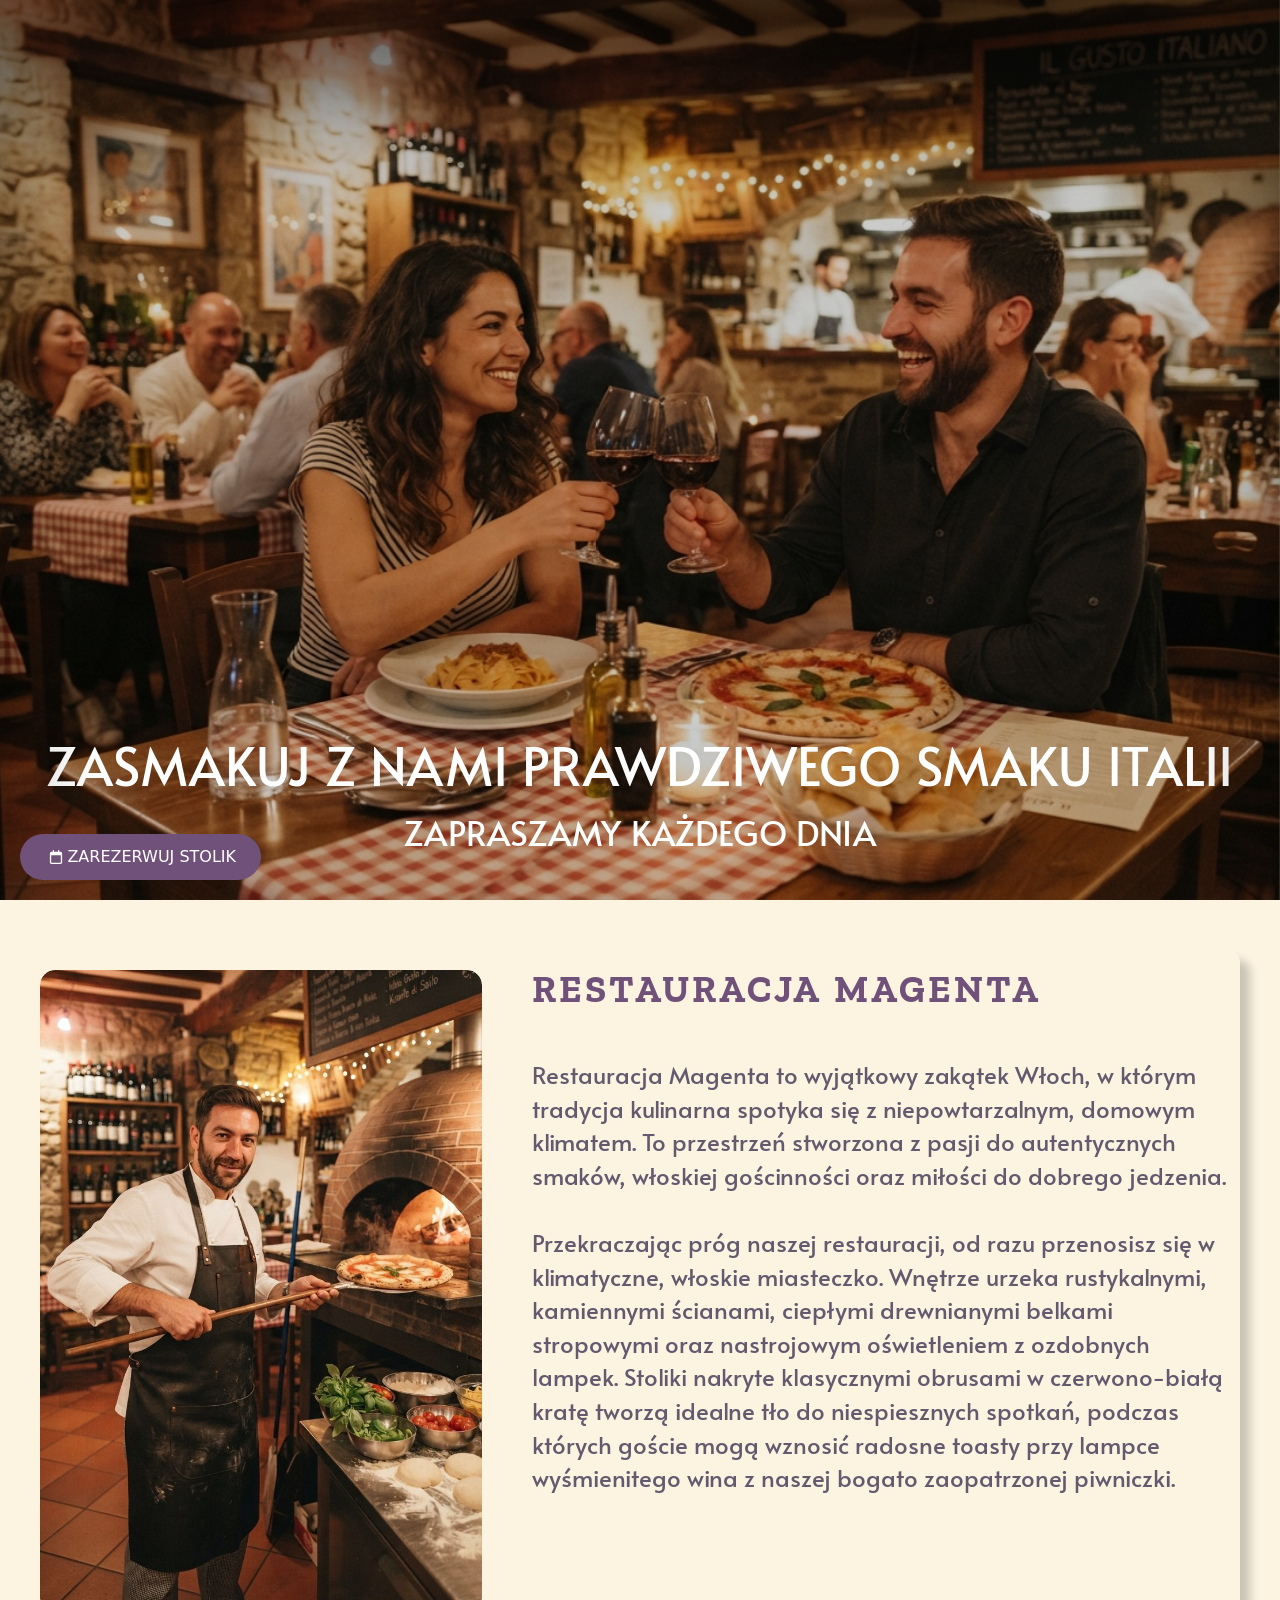
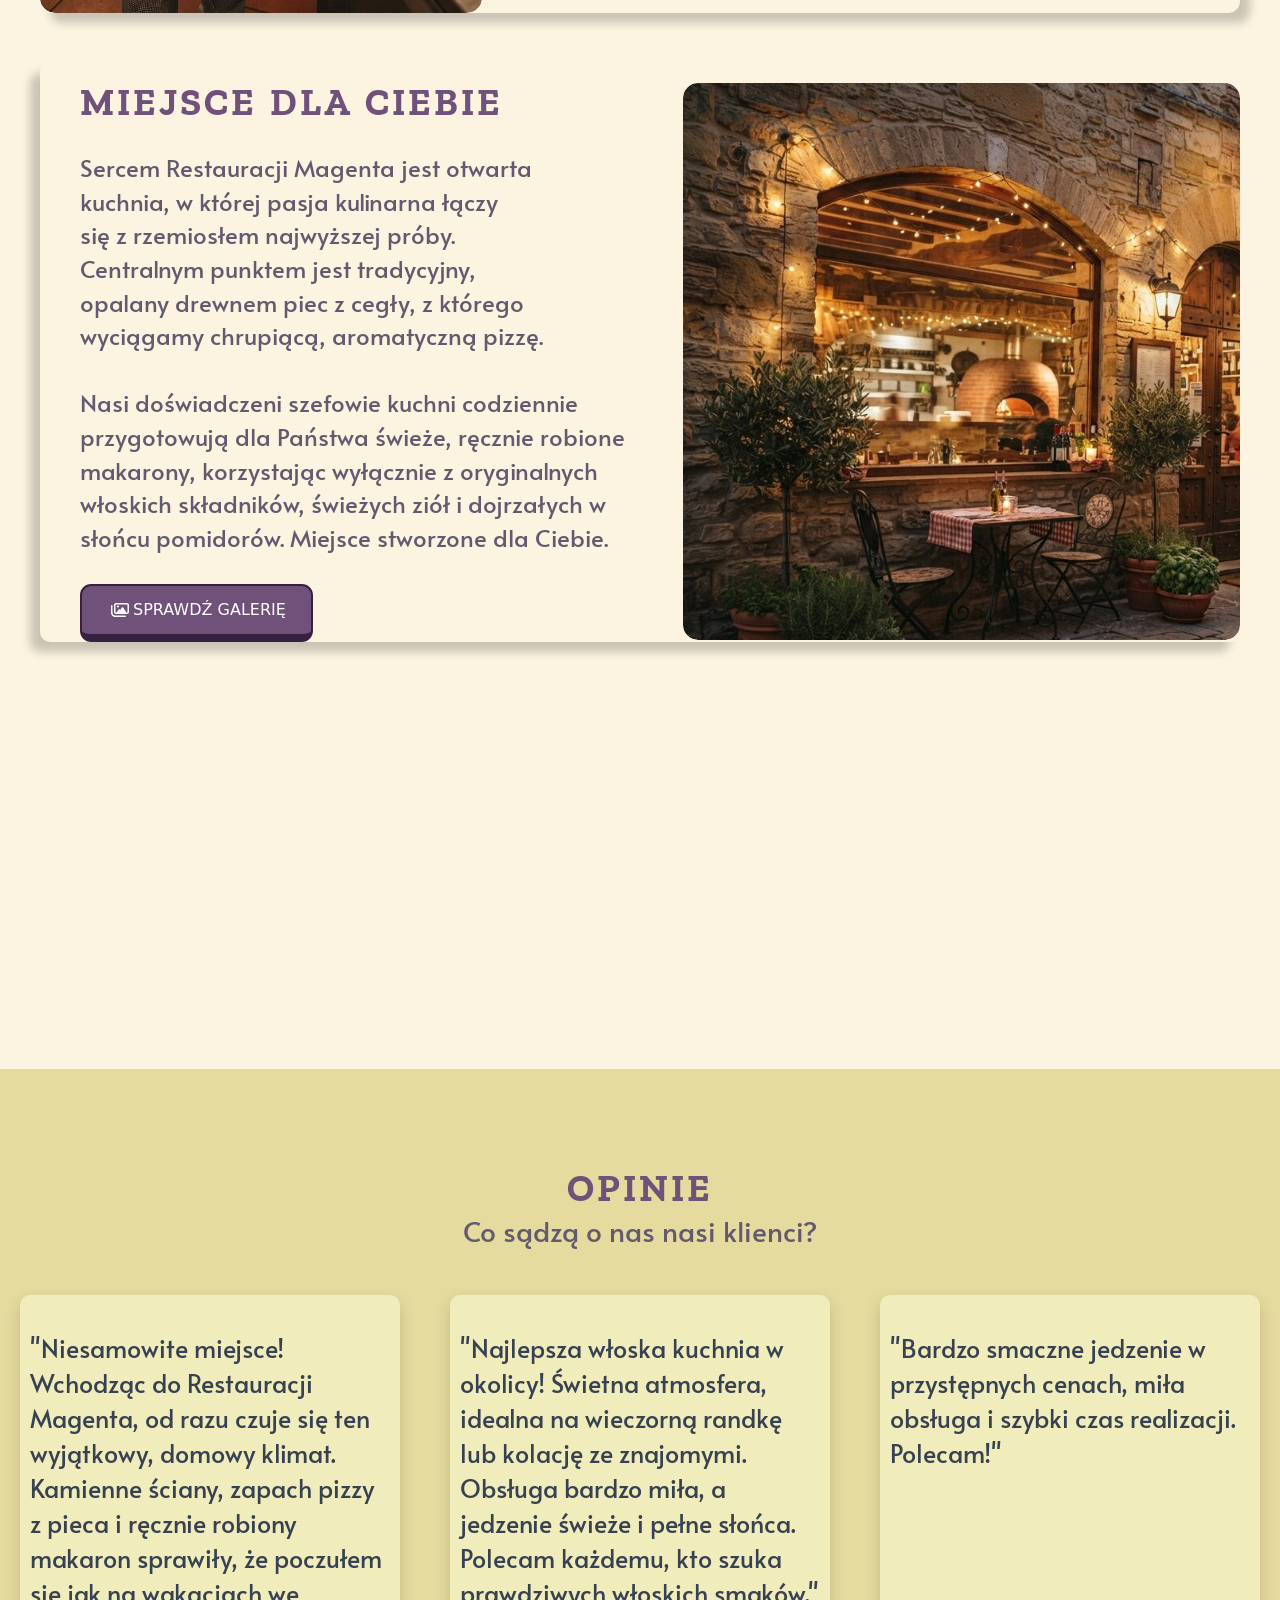
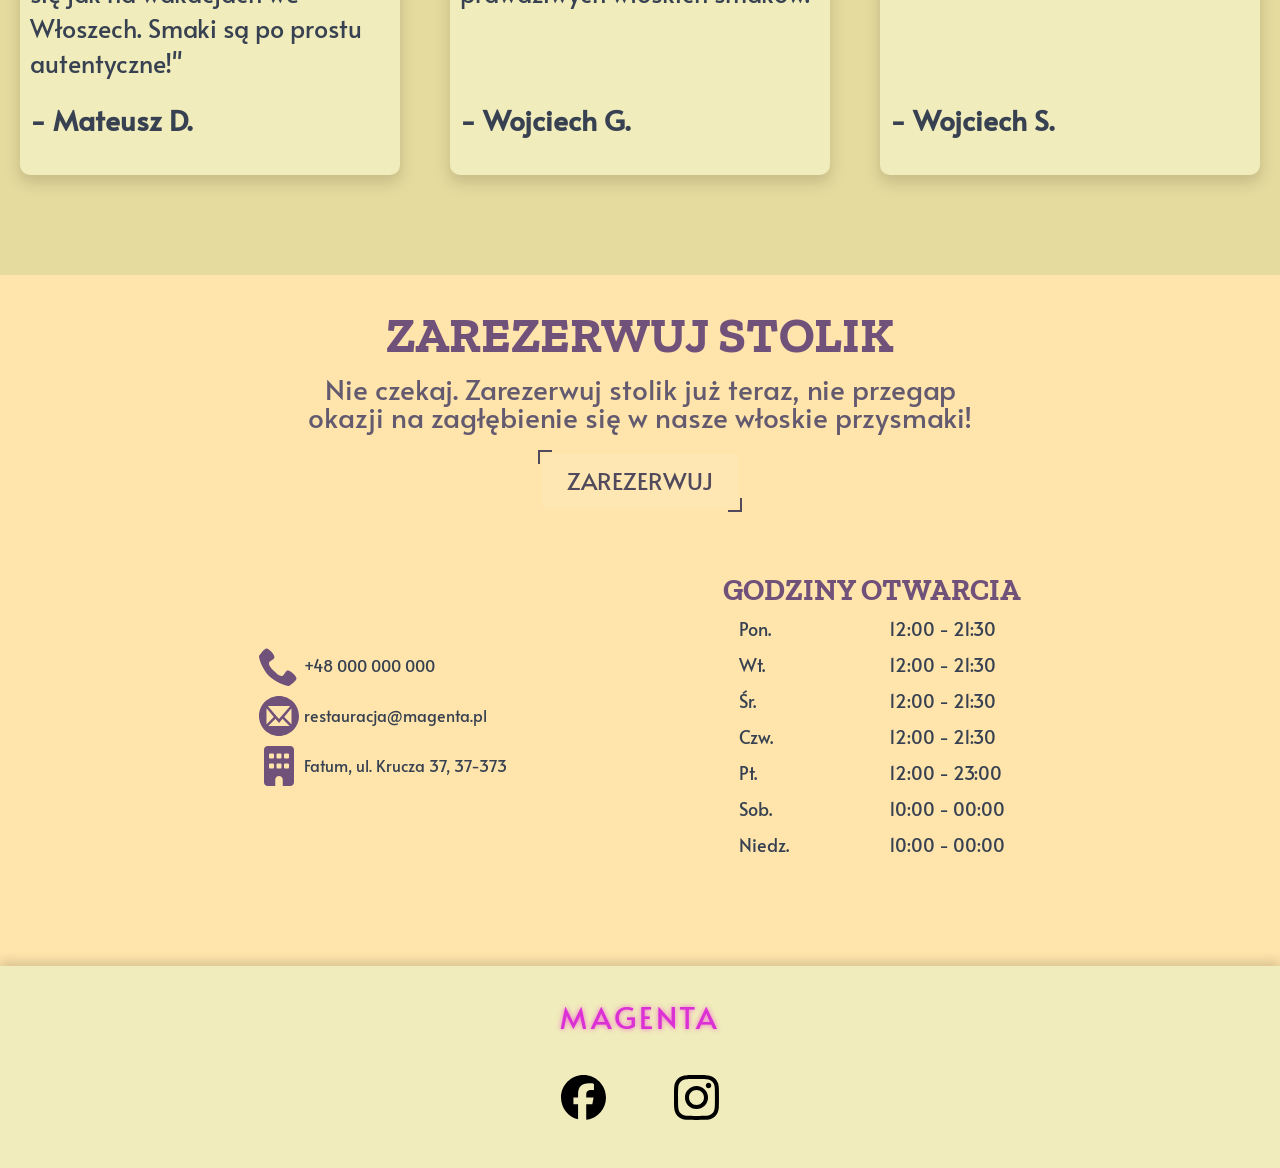
==== commit 4085861d: "v2" ====
--- a/index.html
+++ b/index.html
@@ -84,7 +84,7 @@
 
 <link rel="stylesheet" href="https://portfoliosj.github.io/Restauracja-MAGENTA/wp-content/uploads/breakdance/css/presets.css?v=2e33ef47840b4ff902d7d8c7f5ceca90">
 
-<link rel="stylesheet" href="https://portfoliosj.github.io/Restauracja-MAGENTA/wp-content/uploads/breakdance/css/post-112.css?v=52fde0a3243db6b0ab7d42f4dd317a4e">
+<link rel="stylesheet" href="https://portfoliosj.github.io/Restauracja-MAGENTA/wp-content/uploads/breakdance/css/post-112.css?v=5832ec9d8337ee42ea30389520819dae">
 <!-- [/EOF HEADER ASSETS] -->
     </head>
     
@@ -596,7 +596,7 @@
 
 
 </div><div class="bde-text-112-135 bde-text">
-magenta69@gmail.com
+restauracja@magenta.pl
 </div>
 </div><div class="bde-div-112-143 bde-div">
   
